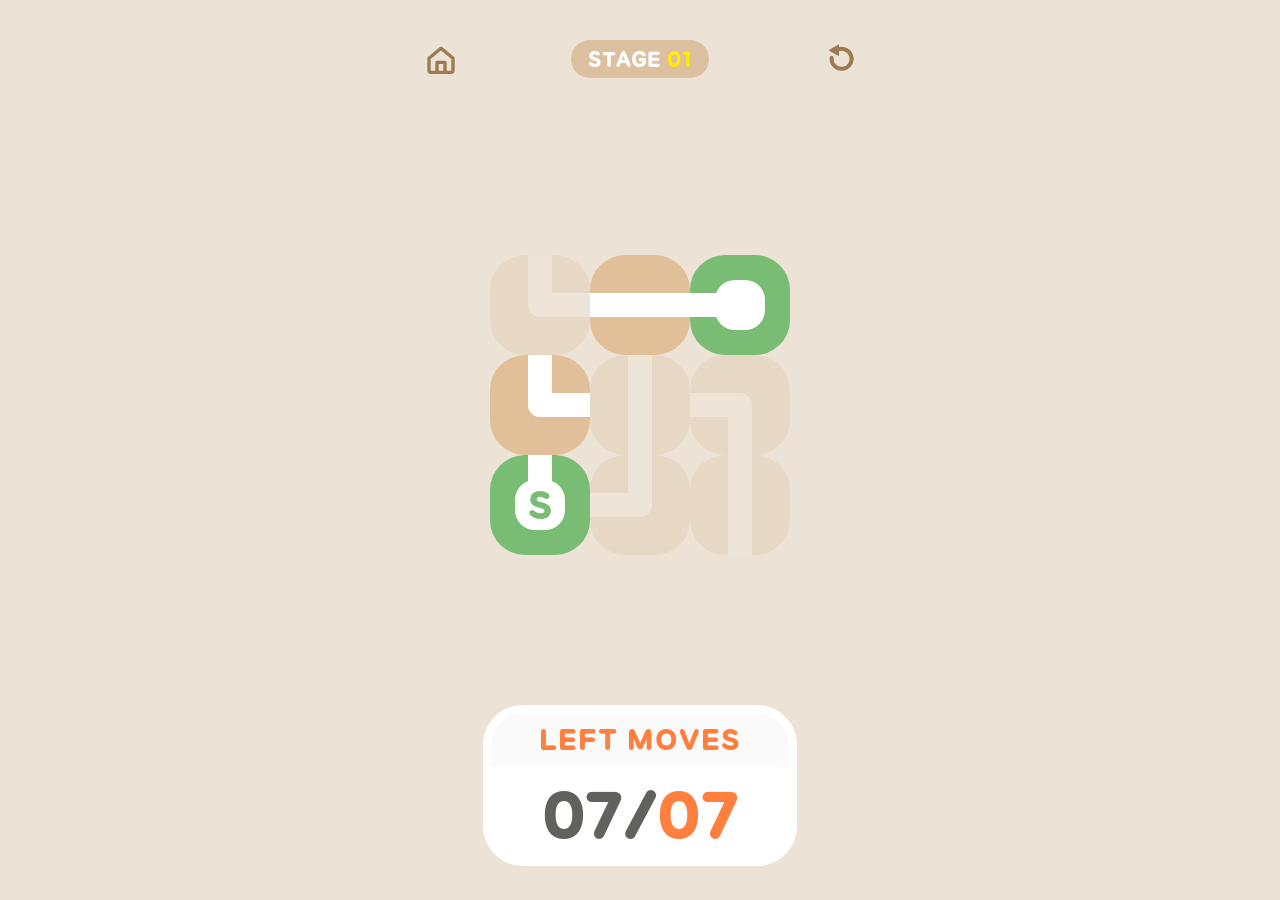
==== versions/v0.3/index.html @ 2007dff4 "Add files via upload" ====
<!doctype html>
<html lang="ko">
<head>
  <meta charset="UTF-8">
  <meta name="viewport" content="width=device-width, initial-scale=1.0, viewport-fit=cover">
  <title>라인 연결 퍼즐</title>
  <link rel="stylesheet" href="styles.css?v=v0-3-warm-cross">
</head>
<body>
  <main class="game-shell" id="gameScreen">
    <header class="header">
      <button class="home-button" id="homeButton" type="button" aria-label="홈으로 이동" title="HOME">
        <svg viewBox="0 0 48 48" aria-hidden="true"><path d="M6 23 24 8l18 15v18a3 3 0 0 1-3 3H9a3 3 0 0 1-3-3z"/><path d="M18 44V29h12v15"/></svg>
      </button>
      <div class="stage-badge" id="stageLabel"><span class="stage-text">STAGE <span class="stage-number">01</span></span></div>
      <button class="restart-button" id="restartButton" type="button" aria-label="현재 스테이지 다시 시작" title="RESTART">
        <svg viewBox="0 0 48 48" aria-hidden="true"><path d="M13 22a15 15 0 1 0 7-11"/><path class="restart-arrow" d="M8 11 24 2v18z"/></svg>
      </button>
    </header>
    <section class="game-content" aria-label="라인 연결 퍼즐">
      <div class="board-stack">
        <div class="board-frame" id="boardFrame">
          <div class="board" id="board" role="grid" aria-label="퍼즐 보드"></div>
          <div class="start-overlay" id="startOverlay" aria-live="assertive">START</div>
        </div>
      </div>
    </section>
    <footer class="move-status" aria-label="현재 Move">
      <article class="move-card" id="moveCard" data-grade="perfect">
        <h2 id="moveGradeLabel">PERFECT MOVES</h2>
        <p><span class="move-used" id="moveUsed">00</span><span class="move-slash">/</span><span class="move-target" id="moveTarget">00</span></p>
      </article>
    </footer>
    <div class="modal" id="modal" role="dialog" aria-modal="true" aria-labelledby="modalTitle">
      <div class="modal-card"><p class="modal-kicker" id="modalKicker">PERFECT</p><h1 id="modalTitle">PERFECT!</h1><p id="modalText"></p><button class="modal-button" id="modalButton" type="button">NEXT STAGE</button></div>
    </div>
  </main>
  <section class="home-screen" id="homeScreen" aria-label="Stage home">
    <header class="home-header"><button class="reset-progress-button" id="resetProgressButton" type="button">RESET</button><button class="admin-mode-button" id="adminModeButton" type="button">ADMIN</button><h1>STAGES</h1><p>YOUR PATH</p></header>
    <div class="stage-list" id="homeStageList"></div>
    <div class="reset-modal" id="resetModal" role="dialog" aria-modal="true" aria-labelledby="resetTitle"><div class="reset-card"><h2 id="resetTitle">RESET STAGES?</h2><p>모든 스테이지 정보가 초기화 됩니다.<br>초기화 하시겠습니까?</p><div><button id="resetNoButton" type="button">NO</button><button id="resetYesButton" type="button">YES</button></div></div></div>
  </section>
  <script src="game.js?v=v0-3-interior-forks"></script>
</body>
</html>
---- versions/v0.3/styles.css ----
@font-face{font-family:"LINE Bold";src:url("assets/LINEBold.otf") format("opentype");font-style:normal;font-weight:400 900;font-display:swap}:root{--bg:#ece2d6;--ink:#676563;--orange:#ff5b0a;--green:#79bd74;--blue:#7597bb;--red:#d76767;--mixed:#84796e;--moved:#e3cfb7;--idle:#e7d8c6;--idle-road:#eee4d7;--candidate:#e1c099;--candidate-flash:#fdbe72;--road:#fff;--move-used:#917049;--move-total:#bca07f;--good:#9e7c50}
*{box-sizing:border-box}html,body{width:100%;min-height:100%;margin:0}body{overflow:hidden;background:var(--bg);color:var(--ink);font-family:"LINE Bold","Malgun Gothic","Apple SD Gothic Neo",system-ui,sans-serif;letter-spacing:.02em}
.game-shell{position:relative;display:grid;grid-template-rows:auto minmax(0,1fr) auto;width:min(100vw,calc(100dvh * .5625));min-height:100dvh;margin:0 auto;padding:clamp(26px,4.2dvh,42px) clamp(20px,4vw,32px) clamp(26px,3.8dvh,40px)}
.header{position:relative;display:flex;justify-content:center;align-items:center;min-height:42px}.restart-button,.home-button{position:absolute;top:50%;display:grid;place-items:center;width:44px;height:44px;transform:translateY(-50%);border:0;border-radius:50%;padding:6px;background:transparent;color:#9d7b52;cursor:pointer;-webkit-tap-highlight-color:transparent}.restart-button{right:0}.home-button{left:0}.restart-button svg,.home-button svg{width:100%;height:100%;fill:currentColor}.restart-button svg>path:first-child{fill:none;stroke:currentColor;stroke-width:6;stroke-linecap:round}.home-button svg{fill:none;stroke:currentColor;stroke-width:5;stroke-linejoin:round;stroke-linecap:round}.restart-button:active,.home-button:active{transform:translateY(-50%) scale(.9)}.restart-button:disabled{opacity:.25;pointer-events:none}.stage-badge{padding:8px 17px 9px;border-radius:999px;background:#dcc09f;color:#fff;font-size:clamp(16px,2.6vh,21px);font-weight:900;line-height:1;letter-spacing:.02em}.stage-badge .stage-text{display:block;transform:translateY(3px)}.stage-badge .stage-number{color:#ffea00}
.game-content{display:flex;min-height:0;flex-direction:column;align-items:center;justify-content:center;padding:clamp(28px,5dvh,82px) 0 clamp(16px,2.2dvh,26px)}
.board-stack{display:flex;flex:none;flex-direction:column;align-items:center}.board-frame{position:relative;flex:none}.board{position:absolute;inset:0;display:grid;gap:0}.tile{--tile-road:var(--idle-road);position:relative;overflow:hidden;min-width:0;min-height:0;border:0;border-radius:var(--tile-radius,20px);padding:0;background:var(--idle);transition:background-color .30s ease,transform .24s cubic-bezier(.2,.85,.3,1.28);-webkit-tap-highlight-color:transparent;touch-action:manipulation}.tile.idle{background:var(--idle)}.tile.touched{--tile-road:var(--road);background:var(--moved)}.tile.color-green{--tile-road:var(--road);background:var(--green)}.tile.color-blue{--tile-road:var(--road);background:var(--blue)}.tile.color-red{--tile-road:var(--road);background:var(--red)}.tile.color-mixed{--tile-road:var(--road);background:var(--mixed)}.tile.dual-mixed{--tile-road:var(--road);background:linear-gradient(var(--dual-gradient-direction),var(--dual-lane-zero) 0 49.5%,var(--dual-lane-one) 50.5% 100%)}.tile.rotatable{cursor:pointer}.tile.rotatable:active{transform:scale(.96)}.tile:disabled{cursor:default}.tile.endpoint-locked{cursor:not-allowed}.tile.lane-locked{cursor:not-allowed}.tile.locked-jiggle{animation:locked-jiggle .34s cubic-bezier(.36,.07,.19,.97) both}.tile.clear-pop{animation:clear-pop .42s ease both;animation-delay:calc(var(--order)*20ms)}.tile.route-complete-pop{animation:route-complete-pop .30s cubic-bezier(.2,.85,.3,1.28) both}
@keyframes clear-pop{50%{transform:scale(.92)}100%{transform:scale(1)}}@keyframes route-complete-pop{45%{transform:scale(1.05)}100%{transform:scale(1)}}@keyframes locked-jiggle{0%,100%{transform:translateX(0) rotate(0)}18%{transform:translateX(-5px) rotate(-1deg)}38%{transform:translateX(4px) rotate(1deg)}58%{transform:translateX(-3px) rotate(-.7deg)}78%{transform:translateX(2px) rotate(.4deg)}}
.road-svg{position:absolute;inset:0;width:100%;height:100%;overflow:visible}.road-shape{transform-origin:50px 50px;transform-box:view-box;transition:transform .24s cubic-bezier(.2,.85,.3,1.28)}.road-path{fill:none;stroke:var(--tile-road);stroke-width:24;stroke-linejoin:round;stroke-linecap:butt}.filter-core{fill:var(--filter-color);stroke:#fff;stroke-width:4}.endpoint-path{stroke-linecap:butt}.endpoint-core{fill:var(--tile-road)}.start-symbol{position:absolute;z-index:3;left:50%;top:54%;transform:translate(-50%,-50%);color:var(--endpoint-color);font-family:"LINE Bold","Malgun Gothic",sans-serif;font-size:clamp(22px,6vw,38px);font-weight:950;line-height:1;pointer-events:none}
.endpoint-lock{position:absolute;z-index:3;left:50%;top:50%;width:23%;aspect-ratio:1;transform:translate(-50%,-50%);pointer-events:none;background:var(--lock-color);-webkit-mask:url("assets/lock.png") center/contain no-repeat;mask:url("assets/lock.png") center/contain no-repeat}
.start-overlay{position:absolute;z-index:5;inset:0;display:grid;place-content:center;justify-items:center;gap:3px;color:#fff;opacity:0;pointer-events:none;text-align:center;text-shadow:0 3px 0 #d74b0a}.start-overlay span{font-size:clamp(20px,5.5vw,34px);font-weight:950;letter-spacing:.03em}.start-overlay strong{color:var(--orange);font-size:clamp(64px,17vw,108px);font-weight:950;line-height:.88;letter-spacing:-4px}.start-overlay.show{animation:start-burst 1s cubic-bezier(.16,.75,.22,1) both}@keyframes start-burst{0%{opacity:0;transform:scale(.55)}16%{opacity:1;transform:scale(1.16)}58%{opacity:1;transform:scale(1)}100%{opacity:0;transform:scale(1.34)}}
.move-status{display:flex;justify-content:center}.move-card{width:min(314px,84vw);overflow:hidden;border:8px solid #fff;border-radius:40px;background:#fff;text-align:center}.move-card h2{margin:0;padding:15px 8px 10px;background:#fafafa;font-size:clamp(22px,4.3vw,29px);font-weight:950;line-height:1;letter-spacing:.04em}.move-card p{margin:14px 5px 13px;color:#63615d;font-size:clamp(52px,10vw,64px);font-weight:950;line-height:1;letter-spacing:-.5px;transform:translateY(8px)}.move-card .move-target{color:#ff7f3e}.move-card[data-grade="left"] h2{color:#ff7f3e}
.modal{position:absolute;z-index:10;inset:0;display:none;place-items:center;padding:26px;background:#67656391}.modal.show{display:grid}.modal-card{width:min(100%,340px);padding:31px 25px 27px;border-radius:30px;background:var(--road);text-align:center;box-shadow:0 9px 0 #d8cbbb}.modal-kicker{margin:0 0 5px;color:var(--orange);font-size:13px;font-weight:900;letter-spacing:1.8px}.modal-card h1{margin:0;color:var(--ink);font-size:clamp(30px,7vw,39px);letter-spacing:.02em}.modal-card p:not(.modal-kicker){margin:11px 0 24px;font-size:15px;font-weight:700}.modal-button{border:0;border-radius:999px;padding:13px 23px;background:var(--orange);color:#fff;font:inherit;font-size:16px;font-weight:900;cursor:pointer;box-shadow:0 5px 0 #cf4607}.modal-button:active{transform:translateY(3px);box-shadow:0 2px 0 #cf4607}
@media(max-height:700px){.game-shell{padding-top:18px;padding-bottom:18px}.game-content{padding-top:20px;padding-bottom:12px}.board-stack{gap:0}.move-card{border-width:6px;border-radius:30px}.move-card h2{padding:10px 6px 8px;font-size:clamp(19px,3.7vw,24px)}.move-card p{margin:9px 4px 8px;font-size:clamp(42px,8vw,54px)}}

.home-screen{position:fixed;inset:0;z-index:30;display:none;width:min(100vw,calc(100dvh * .5625));height:100dvh;margin:0 auto;overflow-y:auto;overscroll-behavior:contain;padding:clamp(38px,7dvh,72px) clamp(28px,10vw,76px) 54px;background:var(--bg);scrollbar-width:none}.home-screen::-webkit-scrollbar{display:none}.home-screen.show{display:block}.game-shell.hidden{display:none}.home-header{text-align:center;margin-bottom:34px}.home-header h1{margin:0;color:#9d7b52;font-size:clamp(32px,8vw,46px);line-height:1;letter-spacing:.06em}.home-header p{margin:8px 0 0;color:#c9ad89;font-size:13px;font-weight:900;letter-spacing:.17em}.stage-list{position:relative;display:flex;flex-direction:column-reverse;gap:22px;padding:8px 0 20px}.stage-list::before{content:"";position:absolute;z-index:0;top:26px;bottom:26px;left:50%;width:12px;transform:translateX(-50%);background:#e7d8c6}.home-stage{position:relative;z-index:1;display:grid;place-items:center;min-height:106px;border:0;border-radius:30px;padding:14px 18px;font:inherit;font-weight:950;letter-spacing:.04em}.home-stage span{font-size:clamp(21px,5.4vw,29px);line-height:1}.home-stage strong{margin-top:6px;font-size:clamp(25px,6.5vw,37px);line-height:1}.home-stage.clear{background:#c78f4c;color:#84551c}.home-stage.clear strong{color:#fff}.home-stage.perfect{background:#ffaf00;color:#8a602e}.home-stage.perfect strong{color:#fff}.home-stage.current{background:#79bd74;color:#fff;cursor:pointer}.home-stage.locked{background:#e3cfb7;color:#fbf2e7;cursor:default}.home-stage:not(:disabled):active{transform:scale(.98)}.stage-link-complete{background:#cbab85!important}.home-stage.clear::after,.home-stage.perfect::after{content:"";position:absolute;z-index:-1;top:-22px;left:50%;width:12px;height:22px;transform:translateX(-50%);background:#cbab85}.reset-progress-button{position:absolute;left:0;top:2px;border:0;border-radius:999px;padding:9px 12px;background:#dcc09f;color:#84551c;font:inherit;font-size:12px;font-weight:950;letter-spacing:.05em;cursor:pointer}.reset-progress-button:active{transform:scale(.95)}.reset-modal{position:fixed;z-index:40;inset:0;display:none;place-items:center;padding:26px;background:#67656391}.reset-modal.show{display:grid}.reset-card{width:min(100%,330px);border:8px solid #fff;border-radius:30px;padding:28px 22px 22px;background:#fff;text-align:center}.reset-card h2{margin:0;color:#9d7b52;font-size:25px;line-height:1}.reset-card p{margin:16px 0 23px;color:#676563;font-size:14px;font-weight:800;line-height:1.6}.reset-card div{display:flex;gap:10px}.reset-card button{flex:1;border:0;border-radius:999px;padding:12px 8px;background:#e3cfb7;color:#84551c;font:inherit;font-size:15px;font-weight:950;cursor:pointer}.reset-card #resetYesButton{background:#c78f4c;color:#fff}.reset-card button:active{transform:scale(.96)}.admin-mode-button{position:absolute;right:0;top:2px;border:0;border-radius:999px;padding:9px 12px;background:#9d7b52;color:#fff;font:inherit;font-size:12px;font-weight:950;letter-spacing:.05em;cursor:pointer}.admin-mode-button:active{transform:scale(.95)}
/* v0.3: progressive route candidates */
.tile.cross{background:#84796e;--tile-road:#fff}
.tile.candidate{background:var(--candidate);--tile-road:#fff;animation:candidate-blink .5s cubic-bezier(.4,0,.2,1) .22s infinite alternate}
.tile.candidate.candidate-enter{animation:candidate-enter .22s cubic-bezier(.2,.85,.3,1.28) both,candidate-blink .5s cubic-bezier(.4,0,.2,1) .22s infinite alternate}
.tile.connection-enter{animation:connection-enter .30s ease calc(var(--sequence)*.10s) both}
.tile.connection-release{animation:connection-release .30s ease calc(var(--sequence)*.10s) both}
.tile.locked-jiggle{animation:locked-jiggle .32s cubic-bezier(.36,.07,.19,.97) both}
@keyframes candidate-enter{0%{transform:scale(1)}60%{transform:scale(1.05)}100%{transform:scale(1)}}
@keyframes candidate-blink{from{background-color:var(--candidate)}to{background-color:var(--candidate-flash)}}
@keyframes connection-enter{from{background:var(--from-bg)}to{background:var(--to-bg)}}
@keyframes connection-release{from{background:var(--from-bg)}to{background:var(--to-bg)}}
@keyframes locked-jiggle{0%,100%{transform:rotate(0)}34%{transform:rotate(7deg)}66%{transform:rotate(-3deg)}84%{transform:rotate(1deg)}}
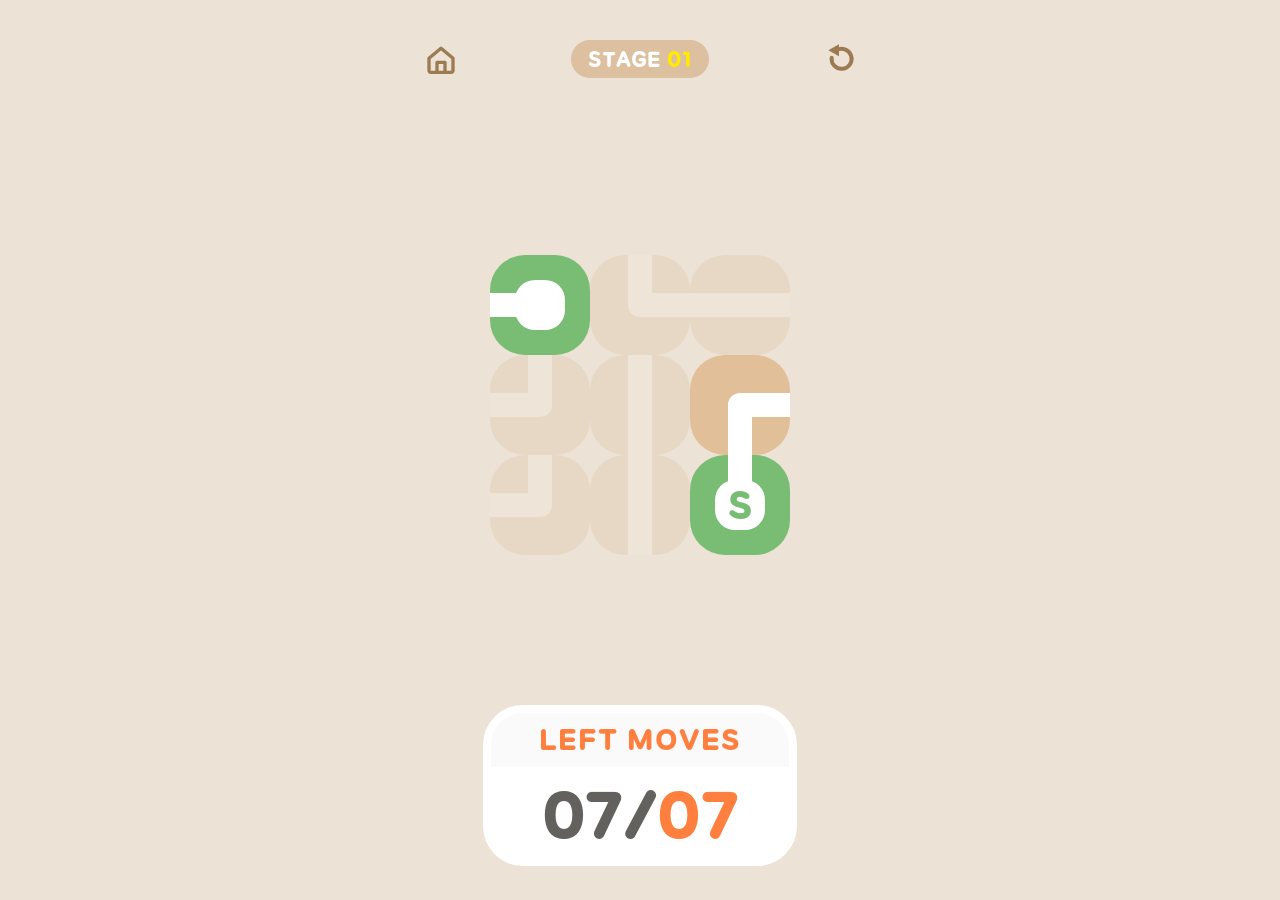
==== commit 16e19afb: "Add files via upload" ====
--- a/versions/v0.3/index.html
+++ b/versions/v0.3/index.html
@@ -4,7 +4,7 @@
   <meta charset="UTF-8">
   <meta name="viewport" content="width=device-width, initial-scale=1.0, viewport-fit=cover">
   <title>라인 연결 퍼즐</title>
-  <link rel="stylesheet" href="styles.css?v=v0-3-warm-cross">
+  <link rel="stylesheet" href="styles.css?v=v0-3-candidate-release">
 </head>
 <body>
   <main class="game-shell" id="gameScreen">
@@ -40,6 +40,6 @@
     <div class="stage-list" id="homeStageList"></div>
     <div class="reset-modal" id="resetModal" role="dialog" aria-modal="true" aria-labelledby="resetTitle"><div class="reset-card"><h2 id="resetTitle">RESET STAGES?</h2><p>모든 스테이지 정보가 초기화 됩니다.<br>초기화 하시겠습니까?</p><div><button id="resetNoButton" type="button">NO</button><button id="resetYesButton" type="button">YES</button></div></div></div>
   </section>
-  <script src="game.js?v=v0-3-interior-forks"></script>
+  <script src="game.js?v=v0-3-candidate-release"></script>
 </body>
 </html>
--- a/versions/v0.3/styles.css
+++ b/versions/v0.3/styles.css
@@ -24,4 +24,9 @@
 @keyframes candidate-blink{from{background-color:var(--candidate)}to{background-color:var(--candidate-flash)}}
 @keyframes connection-enter{from{background:var(--from-bg)}to{background:var(--to-bg)}}
 @keyframes connection-release{from{background:var(--from-bg)}to{background:var(--to-bg)}}
-@keyframes locked-jiggle{0%,100%{transform:rotate(0)}34%{transform:rotate(7deg)}66%{transform:rotate(-3deg)}84%{transform:rotate(1deg)}}+@keyframes locked-jiggle{0%,100%{transform:rotate(0)}34%{transform:rotate(7deg)}66%{transform:rotate(-3deg)}84%{transform:rotate(1deg)}}
+/* Candidate blocks dim out rather than snapping back when an endpoint rotation closes the route. */
+.tile.candidate-release{animation:candidate-release .30s cubic-bezier(.22,.7,.32,1) both}
+.tile.candidate-release .road-path{animation:candidate-road-release .30s ease both}
+@keyframes candidate-release{0%{background-color:var(--candidate-flash)}42%{background-color:var(--candidate)}100%{background-color:var(--candidate-release-to)}}
+@keyframes candidate-road-release{0%{stroke:#fff}100%{stroke:var(--idle-road)}}
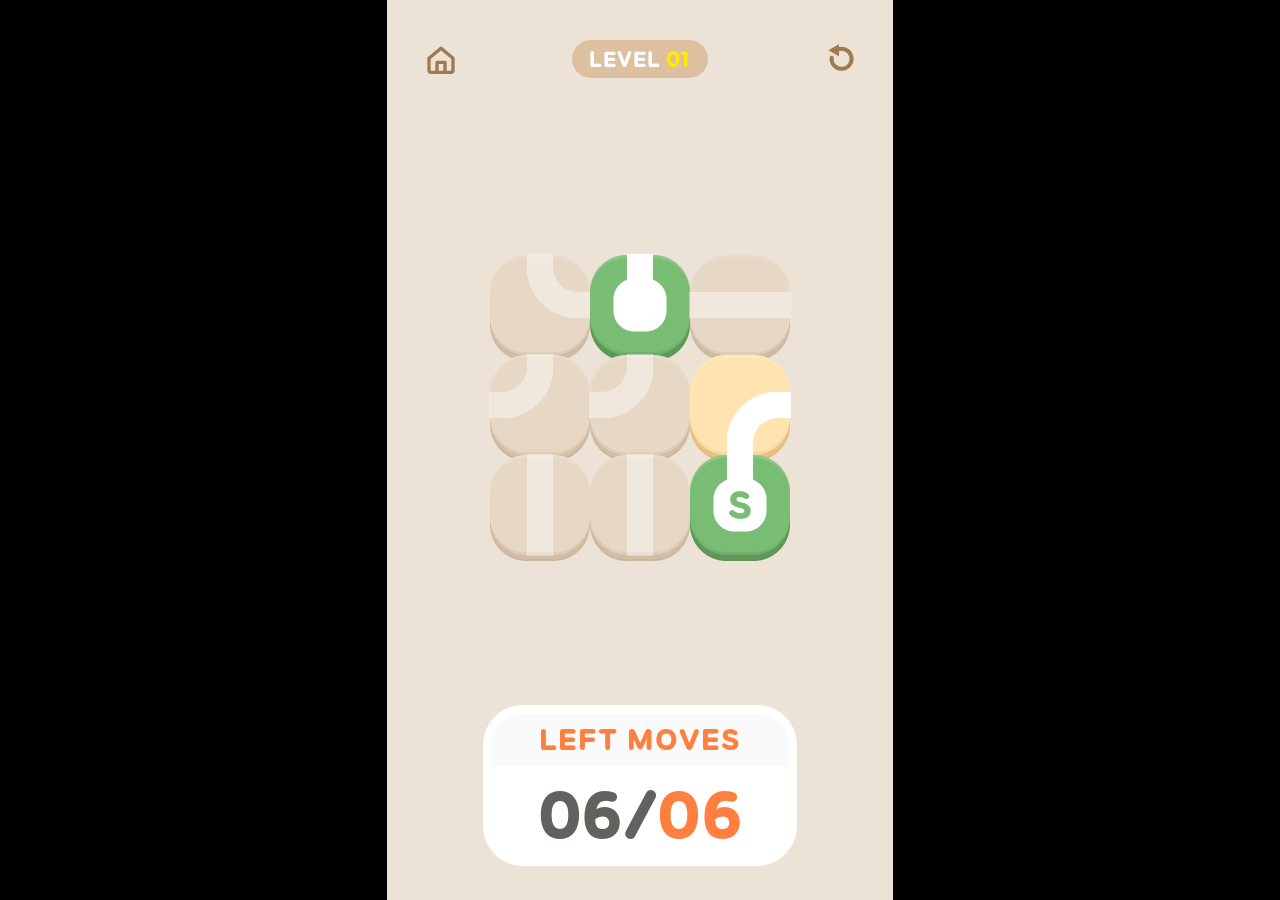
==== commit 0e683c51: "Add files via upload" ====
--- a/versions/v0.3/index.html
+++ b/versions/v0.3/index.html
@@ -4,7 +4,10 @@
   <meta charset="UTF-8">
   <meta name="viewport" content="width=device-width, initial-scale=1.0, viewport-fit=cover">
   <title>라인 연결 퍼즐</title>
-  <link rel="stylesheet" href="styles.css?v=v0-3-candidate-release">
+  <link rel="stylesheet" href="styles.css?v=v0-3-stage-grid">
+  <link rel="stylesheet" href="stage-select.css?v=v0-4-stage-number-shadow-1">
+  <link rel="stylesheet" href="stage-select-fix.css?v=v0-4-pipe-network-reset-2">
+  <link rel="stylesheet" href="episode.css?v=v0-4-level-anchor-font-1">
 </head>
 <body>
   <main class="game-shell" id="gameScreen">
@@ -32,14 +35,24 @@
       </article>
     </footer>
     <div class="modal" id="modal" role="dialog" aria-modal="true" aria-labelledby="modalTitle">
-      <div class="modal-card"><p class="modal-kicker" id="modalKicker">PERFECT</p><h1 id="modalTitle">PERFECT!</h1><p id="modalText"></p><button class="modal-button" id="modalButton" type="button">NEXT STAGE</button></div>
+      <div class="modal-card"><p class="modal-kicker" id="modalKicker">PERFECT</p><h1 id="modalTitle">PERFECT!</h1><div class="modal-stars" id="modalStars" aria-label="획득 별"></div><p id="modalText"></p><button class="modal-button" id="modalButton" type="button">NEXT STAGE</button></div>
     </div>
   </main>
   <section class="home-screen" id="homeScreen" aria-label="Stage home">
-    <header class="home-header"><button class="reset-progress-button" id="resetProgressButton" type="button">RESET</button><button class="admin-mode-button" id="adminModeButton" type="button">ADMIN</button><h1>STAGES</h1><p>YOUR PATH</p></header>
+    <header class="home-header"><button class="episode-nav episode-prev" id="episodePrevButton" type="button" aria-label="Previous stage"><img src="assets/stage_btn_next_arrow.png" alt=""></button><h1 id="episodeTitle"><span class="stage-title-word">STAGE</span><strong class="stage-title-number">01</strong></h1><button class="episode-nav episode-next" id="episodeNextButton" type="button" aria-label="Next stage"><img src="assets/stage_btn_next_arrow.png" alt=""></button></header>
+    <p class="episode-subtitle" id="episodeSubtitle">LEVEL 01–20</p>
     <div class="stage-list" id="homeStageList"></div>
+    <nav class="home-tools" aria-label="Stage tools"><button class="reset-progress-button" id="resetProgressButton" type="button">RESET</button><button class="admin-mode-button" id="adminModeButton" type="button">ADMIN</button><button class="design-test-button" id="designTestButton" type="button">BLOCK DESIGN</button><button class="stage-test-button" id="stageTestButton" type="button">STAGE TEST</button></nav>
     <div class="reset-modal" id="resetModal" role="dialog" aria-modal="true" aria-labelledby="resetTitle"><div class="reset-card"><h2 id="resetTitle">RESET STAGES?</h2><p>모든 스테이지 정보가 초기화 됩니다.<br>초기화 하시겠습니까?</p><div><button id="resetNoButton" type="button">NO</button><button id="resetYesButton" type="button">YES</button></div></div></div>
   </section>
-  <script src="game.js?v=v0-3-candidate-release"></script>
+  <section class="design-screen" id="designScreen" aria-label="Block design preview">
+    <header class="design-header"><button class="design-back-button" id="designBackButton" type="button" aria-label="Back to stages">BACK</button><h1>BLOCK DESIGN</h1></header>
+    <main class="design-content" id="designContent"></main>
+  </section>
+  <section class="stage-test-screen" id="stageTestScreen" aria-label="Board size stage tests">
+    <header class="stage-test-header"><button class="stage-test-back-button" id="stageTestBackButton" type="button">BACK</button><h1>STAGE TEST</h1><p>SELECT BOARD SIZE</p></header>
+    <main class="stage-test-content" id="stageTestContent"></main>
+  </section>
+  <script src="game.js?v=v0-5-start-resource-map-1"></script>
 </body>
-</html>+</html>
--- a/versions/v0.3/styles.css
+++ b/versions/v0.3/styles.css
@@ -1,18 +1,18 @@
 @font-face{font-family:"LINE Bold";src:url("assets/LINEBold.otf") format("opentype");font-style:normal;font-weight:400 900;font-display:swap}:root{--bg:#ece2d6;--ink:#676563;--orange:#ff5b0a;--green:#79bd74;--blue:#7597bb;--red:#d76767;--mixed:#84796e;--moved:#e3cfb7;--idle:#e7d8c6;--idle-road:#eee4d7;--candidate:#e1c099;--candidate-flash:#fdbe72;--road:#fff;--move-used:#917049;--move-total:#bca07f;--good:#9e7c50}
-*{box-sizing:border-box}html,body{width:100%;min-height:100%;margin:0}body{overflow:hidden;background:var(--bg);color:var(--ink);font-family:"LINE Bold","Malgun Gothic","Apple SD Gothic Neo",system-ui,sans-serif;letter-spacing:.02em}
-.game-shell{position:relative;display:grid;grid-template-rows:auto minmax(0,1fr) auto;width:min(100vw,calc(100dvh * .5625));min-height:100dvh;margin:0 auto;padding:clamp(26px,4.2dvh,42px) clamp(20px,4vw,32px) clamp(26px,3.8dvh,40px)}
+*{box-sizing:border-box}html,body{width:100%;height:100%;min-height:100%;margin:0;overflow:hidden;background:#000}body{display:grid;place-items:center;color:var(--ink);font-family:"LINE Bold","Malgun Gothic","Apple SD Gothic Neo",system-ui,sans-serif;letter-spacing:.02em}
+.game-shell{position:relative;display:grid;grid-template-rows:auto minmax(0,1fr) auto;width:min(100dvw,56.25dvh);height:min(100dvh,177.7778dvw);aspect-ratio:9/16;min-height:0;margin:0;padding:clamp(26px,4.2dvh,42px) clamp(20px,4vw,32px) clamp(26px,3.8dvh,40px);background:var(--bg);overflow:hidden}
 .header{position:relative;display:flex;justify-content:center;align-items:center;min-height:42px}.restart-button,.home-button{position:absolute;top:50%;display:grid;place-items:center;width:44px;height:44px;transform:translateY(-50%);border:0;border-radius:50%;padding:6px;background:transparent;color:#9d7b52;cursor:pointer;-webkit-tap-highlight-color:transparent}.restart-button{right:0}.home-button{left:0}.restart-button svg,.home-button svg{width:100%;height:100%;fill:currentColor}.restart-button svg>path:first-child{fill:none;stroke:currentColor;stroke-width:6;stroke-linecap:round}.home-button svg{fill:none;stroke:currentColor;stroke-width:5;stroke-linejoin:round;stroke-linecap:round}.restart-button:active,.home-button:active{transform:translateY(-50%) scale(.9)}.restart-button:disabled{opacity:.25;pointer-events:none}.stage-badge{padding:8px 17px 9px;border-radius:999px;background:#dcc09f;color:#fff;font-size:clamp(16px,2.6vh,21px);font-weight:900;line-height:1;letter-spacing:.02em}.stage-badge .stage-text{display:block;transform:translateY(3px)}.stage-badge .stage-number{color:#ffea00}
-.game-content{display:flex;min-height:0;flex-direction:column;align-items:center;justify-content:center;padding:clamp(28px,5dvh,82px) 0 clamp(16px,2.2dvh,26px)}
-.board-stack{display:flex;flex:none;flex-direction:column;align-items:center}.board-frame{position:relative;flex:none}.board{position:absolute;inset:0;display:grid;gap:0}.tile{--tile-road:var(--idle-road);position:relative;overflow:hidden;min-width:0;min-height:0;border:0;border-radius:var(--tile-radius,20px);padding:0;background:var(--idle);transition:background-color .30s ease,transform .24s cubic-bezier(.2,.85,.3,1.28);-webkit-tap-highlight-color:transparent;touch-action:manipulation}.tile.idle{background:var(--idle)}.tile.touched{--tile-road:var(--road);background:var(--moved)}.tile.color-green{--tile-road:var(--road);background:var(--green)}.tile.color-blue{--tile-road:var(--road);background:var(--blue)}.tile.color-red{--tile-road:var(--road);background:var(--red)}.tile.color-mixed{--tile-road:var(--road);background:var(--mixed)}.tile.dual-mixed{--tile-road:var(--road);background:linear-gradient(var(--dual-gradient-direction),var(--dual-lane-zero) 0 49.5%,var(--dual-lane-one) 50.5% 100%)}.tile.rotatable{cursor:pointer}.tile.rotatable:active{transform:scale(.96)}.tile:disabled{cursor:default}.tile.endpoint-locked{cursor:not-allowed}.tile.lane-locked{cursor:not-allowed}.tile.locked-jiggle{animation:locked-jiggle .34s cubic-bezier(.36,.07,.19,.97) both}.tile.clear-pop{animation:clear-pop .42s ease both;animation-delay:calc(var(--order)*20ms)}.tile.route-complete-pop{animation:route-complete-pop .30s cubic-bezier(.2,.85,.3,1.28) both}
+.game-content{display:flex;width:100%;min-height:0;flex-direction:column;align-items:center;justify-content:center;padding:clamp(28px,5dvh,82px) 0 clamp(16px,2.2dvh,26px)}
+.board-stack{display:flex;width:100%;flex:none;flex-direction:column;align-items:center}.board-frame{position:relative;flex:none}.board{position:absolute;inset:0;display:grid;gap:0}.tile{--tile-road:var(--idle-road);position:relative;overflow:hidden;min-width:0;min-height:0;border:0;border-radius:var(--tile-radius,20px);padding:0;background:var(--idle);transition:background-color .30s ease,transform .24s cubic-bezier(.2,.85,.3,1.28);-webkit-tap-highlight-color:transparent;touch-action:manipulation}.tile.idle{background:var(--idle)}.tile.touched{--tile-road:var(--road);background:var(--moved)}.tile.color-green{--tile-road:var(--road);background:var(--green)}.tile.color-blue{--tile-road:var(--road);background:var(--blue)}.tile.color-red{--tile-road:var(--road);background:var(--red)}.tile.color-mixed{--tile-road:var(--road);background:var(--mixed)}.tile.dual-mixed{--tile-road:var(--road);background:linear-gradient(var(--dual-gradient-direction),var(--dual-lane-zero) 0 49.5%,var(--dual-lane-one) 50.5% 100%)}.tile.rotatable{cursor:pointer}.tile.rotatable:active{transform:scale(.96)}.tile:disabled{cursor:default}.tile.endpoint-locked{cursor:not-allowed}.tile.lane-locked{cursor:not-allowed}.tile.locked-jiggle{animation:locked-jiggle .34s cubic-bezier(.36,.07,.19,.97) both}.tile.clear-pop{animation:clear-pop .42s ease both;animation-delay:calc(var(--order)*20ms)}.tile.route-complete-pop{animation:route-complete-pop .30s cubic-bezier(.2,.85,.3,1.28) both}
 @keyframes clear-pop{50%{transform:scale(.92)}100%{transform:scale(1)}}@keyframes route-complete-pop{45%{transform:scale(1.05)}100%{transform:scale(1)}}@keyframes locked-jiggle{0%,100%{transform:translateX(0) rotate(0)}18%{transform:translateX(-5px) rotate(-1deg)}38%{transform:translateX(4px) rotate(1deg)}58%{transform:translateX(-3px) rotate(-.7deg)}78%{transform:translateX(2px) rotate(.4deg)}}
-.road-svg{position:absolute;inset:0;width:100%;height:100%;overflow:visible}.road-shape{transform-origin:50px 50px;transform-box:view-box;transition:transform .24s cubic-bezier(.2,.85,.3,1.28)}.road-path{fill:none;stroke:var(--tile-road);stroke-width:24;stroke-linejoin:round;stroke-linecap:butt}.filter-core{fill:var(--filter-color);stroke:#fff;stroke-width:4}.endpoint-path{stroke-linecap:butt}.endpoint-core{fill:var(--tile-road)}.start-symbol{position:absolute;z-index:3;left:50%;top:54%;transform:translate(-50%,-50%);color:var(--endpoint-color);font-family:"LINE Bold","Malgun Gothic",sans-serif;font-size:clamp(22px,6vw,38px);font-weight:950;line-height:1;pointer-events:none}
+.road-svg{position:absolute;inset:0;width:100%;height:100%;overflow:visible}.road-shape{transform-origin:50px 50px;transform-box:view-box;transition:none}.road-path{fill:none;stroke:var(--tile-road);stroke-width:24;stroke-linejoin:round;stroke-linecap:butt}.filter-core{fill:var(--filter-color);stroke:#fff;stroke-width:4}.endpoint-path{stroke-linecap:butt}.endpoint-core{fill:var(--tile-road)}.start-symbol{position:absolute;z-index:3;left:50%;top:54%;transform:translate(-50%,-50%);color:var(--endpoint-color);font-family:"LINE Bold","Malgun Gothic",sans-serif;font-size:clamp(22px,6vw,38px);font-weight:950;line-height:1;pointer-events:none}
 .endpoint-lock{position:absolute;z-index:3;left:50%;top:50%;width:23%;aspect-ratio:1;transform:translate(-50%,-50%);pointer-events:none;background:var(--lock-color);-webkit-mask:url("assets/lock.png") center/contain no-repeat;mask:url("assets/lock.png") center/contain no-repeat}
 .start-overlay{position:absolute;z-index:5;inset:0;display:grid;place-content:center;justify-items:center;gap:3px;color:#fff;opacity:0;pointer-events:none;text-align:center;text-shadow:0 3px 0 #d74b0a}.start-overlay span{font-size:clamp(20px,5.5vw,34px);font-weight:950;letter-spacing:.03em}.start-overlay strong{color:var(--orange);font-size:clamp(64px,17vw,108px);font-weight:950;line-height:.88;letter-spacing:-4px}.start-overlay.show{animation:start-burst 1s cubic-bezier(.16,.75,.22,1) both}@keyframes start-burst{0%{opacity:0;transform:scale(.55)}16%{opacity:1;transform:scale(1.16)}58%{opacity:1;transform:scale(1)}100%{opacity:0;transform:scale(1.34)}}
-.move-status{display:flex;justify-content:center}.move-card{width:min(314px,84vw);overflow:hidden;border:8px solid #fff;border-radius:40px;background:#fff;text-align:center}.move-card h2{margin:0;padding:15px 8px 10px;background:#fafafa;font-size:clamp(22px,4.3vw,29px);font-weight:950;line-height:1;letter-spacing:.04em}.move-card p{margin:14px 5px 13px;color:#63615d;font-size:clamp(52px,10vw,64px);font-weight:950;line-height:1;letter-spacing:-.5px;transform:translateY(8px)}.move-card .move-target{color:#ff7f3e}.move-card[data-grade="left"] h2{color:#ff7f3e}
+.move-status{display:flex;width:100%;justify-content:center}.move-card{width:min(314px,100%);overflow:hidden;border:8px solid #fff;border-radius:40px;background:#fff;text-align:center}.move-card h2{margin:0;padding:15px 8px 10px;background:#fafafa;font-size:clamp(22px,4.3vw,29px);font-weight:950;line-height:1;letter-spacing:.04em}.move-card p{margin:14px 5px 13px;color:#63615d;font-size:clamp(52px,10vw,64px);font-weight:950;line-height:1;letter-spacing:-.5px;transform:translateY(8px)}.move-card .move-target{color:#ff7f3e}.move-card[data-grade="left"] h2{color:#ff7f3e}
 .modal{position:absolute;z-index:10;inset:0;display:none;place-items:center;padding:26px;background:#67656391}.modal.show{display:grid}.modal-card{width:min(100%,340px);padding:31px 25px 27px;border-radius:30px;background:var(--road);text-align:center;box-shadow:0 9px 0 #d8cbbb}.modal-kicker{margin:0 0 5px;color:var(--orange);font-size:13px;font-weight:900;letter-spacing:1.8px}.modal-card h1{margin:0;color:var(--ink);font-size:clamp(30px,7vw,39px);letter-spacing:.02em}.modal-card p:not(.modal-kicker){margin:11px 0 24px;font-size:15px;font-weight:700}.modal-button{border:0;border-radius:999px;padding:13px 23px;background:var(--orange);color:#fff;font:inherit;font-size:16px;font-weight:900;cursor:pointer;box-shadow:0 5px 0 #cf4607}.modal-button:active{transform:translateY(3px);box-shadow:0 2px 0 #cf4607}
 @media(max-height:700px){.game-shell{padding-top:18px;padding-bottom:18px}.game-content{padding-top:20px;padding-bottom:12px}.board-stack{gap:0}.move-card{border-width:6px;border-radius:30px}.move-card h2{padding:10px 6px 8px;font-size:clamp(19px,3.7vw,24px)}.move-card p{margin:9px 4px 8px;font-size:clamp(42px,8vw,54px)}}
 
-.home-screen{position:fixed;inset:0;z-index:30;display:none;width:min(100vw,calc(100dvh * .5625));height:100dvh;margin:0 auto;overflow-y:auto;overscroll-behavior:contain;padding:clamp(38px,7dvh,72px) clamp(28px,10vw,76px) 54px;background:var(--bg);scrollbar-width:none}.home-screen::-webkit-scrollbar{display:none}.home-screen.show{display:block}.game-shell.hidden{display:none}.home-header{text-align:center;margin-bottom:34px}.home-header h1{margin:0;color:#9d7b52;font-size:clamp(32px,8vw,46px);line-height:1;letter-spacing:.06em}.home-header p{margin:8px 0 0;color:#c9ad89;font-size:13px;font-weight:900;letter-spacing:.17em}.stage-list{position:relative;display:flex;flex-direction:column-reverse;gap:22px;padding:8px 0 20px}.stage-list::before{content:"";position:absolute;z-index:0;top:26px;bottom:26px;left:50%;width:12px;transform:translateX(-50%);background:#e7d8c6}.home-stage{position:relative;z-index:1;display:grid;place-items:center;min-height:106px;border:0;border-radius:30px;padding:14px 18px;font:inherit;font-weight:950;letter-spacing:.04em}.home-stage span{font-size:clamp(21px,5.4vw,29px);line-height:1}.home-stage strong{margin-top:6px;font-size:clamp(25px,6.5vw,37px);line-height:1}.home-stage.clear{background:#c78f4c;color:#84551c}.home-stage.clear strong{color:#fff}.home-stage.perfect{background:#ffaf00;color:#8a602e}.home-stage.perfect strong{color:#fff}.home-stage.current{background:#79bd74;color:#fff;cursor:pointer}.home-stage.locked{background:#e3cfb7;color:#fbf2e7;cursor:default}.home-stage:not(:disabled):active{transform:scale(.98)}.stage-link-complete{background:#cbab85!important}.home-stage.clear::after,.home-stage.perfect::after{content:"";position:absolute;z-index:-1;top:-22px;left:50%;width:12px;height:22px;transform:translateX(-50%);background:#cbab85}.reset-progress-button{position:absolute;left:0;top:2px;border:0;border-radius:999px;padding:9px 12px;background:#dcc09f;color:#84551c;font:inherit;font-size:12px;font-weight:950;letter-spacing:.05em;cursor:pointer}.reset-progress-button:active{transform:scale(.95)}.reset-modal{position:fixed;z-index:40;inset:0;display:none;place-items:center;padding:26px;background:#67656391}.reset-modal.show{display:grid}.reset-card{width:min(100%,330px);border:8px solid #fff;border-radius:30px;padding:28px 22px 22px;background:#fff;text-align:center}.reset-card h2{margin:0;color:#9d7b52;font-size:25px;line-height:1}.reset-card p{margin:16px 0 23px;color:#676563;font-size:14px;font-weight:800;line-height:1.6}.reset-card div{display:flex;gap:10px}.reset-card button{flex:1;border:0;border-radius:999px;padding:12px 8px;background:#e3cfb7;color:#84551c;font:inherit;font-size:15px;font-weight:950;cursor:pointer}.reset-card #resetYesButton{background:#c78f4c;color:#fff}.reset-card button:active{transform:scale(.96)}.admin-mode-button{position:absolute;right:0;top:2px;border:0;border-radius:999px;padding:9px 12px;background:#9d7b52;color:#fff;font:inherit;font-size:12px;font-weight:950;letter-spacing:.05em;cursor:pointer}.admin-mode-button:active{transform:scale(.95)}
+.home-screen{position:fixed;top:50%;bottom:auto;left:50%;right:auto;z-index:30;display:none;width:min(100dvw,56.25dvh);height:min(100dvh,177.7778dvw);aspect-ratio:9/16;margin:0;transform:translate(-50%,-50%);overflow-y:auto;overscroll-behavior:contain;padding:clamp(38px,7dvh,72px) clamp(28px,10vw,76px) 54px;background:var(--bg);scrollbar-width:none}.home-screen::-webkit-scrollbar{display:none}.home-screen.show{display:block}.game-shell.hidden{display:none}.home-header{text-align:center;margin-bottom:34px}.home-header h1{margin:0;color:#9d7b52;font-size:clamp(32px,8vw,46px);line-height:1;letter-spacing:.06em}.home-header p{margin:8px 0 0;color:#c9ad89;font-size:13px;font-weight:900;letter-spacing:.17em}.stage-list{position:relative;display:flex;flex-direction:column-reverse;gap:22px;padding:8px 0 20px}.stage-list::before{content:"";position:absolute;z-index:0;top:26px;bottom:26px;left:50%;width:12px;transform:translateX(-50%);background:#e7d8c6}.home-stage{position:relative;z-index:1;display:grid;place-items:center;min-height:106px;border:0;border-radius:30px;padding:14px 18px;font:inherit;font-weight:950;letter-spacing:.04em}.home-stage span{font-size:clamp(21px,5.4vw,29px);line-height:1}.home-stage strong{margin-top:6px;font-size:clamp(25px,6.5vw,37px);line-height:1}.home-stage.clear{background:#c78f4c;color:#84551c}.home-stage.clear strong{color:#fff}.home-stage.perfect{background:#ffaf00;color:#8a602e}.home-stage.perfect strong{color:#fff}.home-stage.current{background:#79bd74;color:#fff;cursor:pointer}.home-stage.locked{background:#e3cfb7;color:#fbf2e7;cursor:default}.home-stage:not(:disabled):active{transform:scale(.98)}.stage-link-complete{background:#cbab85!important}.home-stage.clear::after,.home-stage.perfect::after{content:"";position:absolute;z-index:-1;top:-22px;left:50%;width:12px;height:22px;transform:translateX(-50%);background:#cbab85}.reset-progress-button{position:absolute;left:0;top:2px;border:0;border-radius:999px;padding:9px 12px;background:#dcc09f;color:#84551c;font:inherit;font-size:12px;font-weight:950;letter-spacing:.05em;cursor:pointer}.reset-progress-button:active{transform:scale(.95)}.reset-modal{position:absolute;z-index:40;inset:0;display:none;place-items:center;padding:26px;background:#67656391}.reset-modal.show{display:grid}.reset-card{width:min(100%,330px);border:8px solid #fff;border-radius:30px;padding:28px 22px 22px;background:#fff;text-align:center}.reset-card h2{margin:0;color:#9d7b52;font-size:25px;line-height:1}.reset-card p{margin:16px 0 23px;color:#676563;font-size:14px;font-weight:800;line-height:1.6}.reset-card div{display:flex;gap:10px}.reset-card button{flex:1;border:0;border-radius:999px;padding:12px 8px;background:#e3cfb7;color:#84551c;font:inherit;font-size:15px;font-weight:950;cursor:pointer}.reset-card #resetYesButton{background:#c78f4c;color:#fff}.reset-card button:active{transform:scale(.96)}.admin-mode-button{position:absolute;right:0;top:2px;border:0;border-radius:999px;padding:9px 12px;background:#9d7b52;color:#fff;font:inherit;font-size:12px;font-weight:950;letter-spacing:.05em;cursor:pointer}.admin-mode-button:active{transform:scale(.95)}
 /* v0.3: progressive route candidates */
 .tile.cross{background:#84796e;--tile-road:#fff}
 .tile.candidate{background:var(--candidate);--tile-road:#fff;animation:candidate-blink .5s cubic-bezier(.4,0,.2,1) .22s infinite alternate}
@@ -29,4 +29,29 @@
 .tile.candidate-release{animation:candidate-release .30s cubic-bezier(.22,.7,.32,1) both}
 .tile.candidate-release .road-path{animation:candidate-road-release .30s ease both}
 @keyframes candidate-release{0%{background-color:var(--candidate-flash)}42%{background-color:var(--candidate)}100%{background-color:var(--candidate-release-to)}}
-@keyframes candidate-road-release{0%{stroke:#fff}100%{stroke:var(--idle-road)}}+@keyframes candidate-road-release{0%{stroke:#fff}100%{stroke:var(--idle-road)}}
+.tile.turn-click{animation:turn-click .39s cubic-bezier(.18,.88,.28,1.24) both}
+@keyframes turn-click{0%{transform:scale(1)}34%{transform:scale(.93)}72%{transform:scale(1.025)}100%{transform:scale(1)}}
+.design-test-button{position:fixed;z-index:35;left:18px;bottom:18px;border:0;border-radius:999px;padding:12px 14px 10px;background:#9d7b52;color:#fff;font:inherit;font-size:12px;font-weight:950;letter-spacing:.05em;box-shadow:0 4px 0 #795d3d;cursor:pointer}.design-test-button:active{transform:translateY(3px);box-shadow:0 1px 0 #795d3d}
+.design-screen{position:fixed;top:50%;left:50%;z-index:50;display:none;width:min(100dvw,56.25dvh);height:min(100dvh,177.7778dvw);aspect-ratio:9/16;transform:translate(-50%,-50%);overflow:hidden;background:var(--bg)}.design-screen.show{display:flex;flex-direction:column}.design-header{position:relative;display:flex;justify-content:center;align-items:center;min-height:84px;padding:22px 20px 12px}.design-header h1{margin:0;color:#9d7b52;font-size:clamp(24px,6vw,34px);line-height:1;letter-spacing:.05em}.design-back-button{position:absolute;left:20px;top:50%;width:44px;height:44px;transform:translateY(-44%);border:0;border-radius:50%;background:#dcc09f;color:#fff;font:inherit;font-size:42px;font-weight:900;line-height:.75;cursor:pointer}.design-back-button:active{transform:translateY(-44%) scale(.92)}.design-content{display:flex;flex:1;flex-direction:column;align-items:center;justify-content:center;gap:22px;padding:28px 24px 48px}.design-caption{margin:0;color:#b19470;font-size:13px;font-weight:950;letter-spacing:.12em}.design-card{display:grid;justify-items:center;gap:22px;min-width:min(100%,280px);margin:0;padding:30px 36px 26px;border-radius:30px;background:#f7eee3;box-shadow:0 8px 0 #decdb8}.design-card>p{margin:0;color:#a48662;font-size:11px;font-weight:950;letter-spacing:.08em}.design-sample{position:relative;width:200px;height:212px;flex:none}.design-sample-block,.design-sample-line{position:absolute;left:0;width:200px;max-width:none;pointer-events:none;user-select:none}.design-sample-block{top:0;height:212px}.design-sample-line{top:0;height:200px}
+
+/* Block design gallery: all overlay coordinates use parent bottom-left (0,0) and child center anchors. */
+.design-screen{overflow-y:auto;scrollbar-width:none}.design-screen::-webkit-scrollbar{display:none}.design-header{position:sticky;top:0;z-index:2;min-height:76px;background:var(--bg)}.design-back-button{width:auto;min-width:52px;height:34px;padding:0 10px;transform:translateY(-44%);border-radius:999px;font-size:11px;line-height:1;letter-spacing:.04em}.design-content{display:block;flex:none;padding:12px 24px 42px}.design-caption{margin:0 auto 24px;text-align:center;font-size:10px;line-height:1.5}.design-group{max-width:540px;margin:0 auto 36px}.design-group h2{margin:0 0 12px;color:#9d7b52;font-size:15px;letter-spacing:.08em;text-align:center}.design-gallery{display:grid;grid-template-columns:repeat(auto-fit,minmax(224px,1fr));gap:16px}.design-card{min-width:0;padding:22px 12px 18px;border-radius:24px;box-shadow:0 5px 0 #decdb8}.design-card>p{font-size:10px}.design-sample{width:200px;height:212px}.design-overlay,.design-sample-light{position:absolute;left:100px;top:100px;pointer-events:none;user-select:none;transform:translate(-50%,-50%)}.design-line{width:200px;height:200px}.design-start-text{width:44px;height:56px}.design-off-line{opacity:.4}.design-sample-light{left:0;top:0;width:200px;height:212px;transform:none;animation:design-candidate-light .5s cubic-bezier(.4,0,.2,1) infinite alternate}@keyframes design-candidate-light{from{opacity:.10}to{opacity:1}}
+.design-dual-layer-0{clip-path:none}.design-dual-layer-1{clip-path:polygon(0 0,100% 200px,0 200px)}.design-dual-bottom{clip-path:inset(200px 0 0 0)}
+/* Preview at true 1080x1920 design scale: 200 design px follows the fixed 9:16 canvas width. */
+.design-sample{width:min(18.5185dvw,10.4167dvh);height:min(19.6296dvw,11.0417dvh)}.design-sample-block{width:100%;height:100%}.design-overlay{left:50%;top:47.1698%}.design-line{width:100%;height:auto;aspect-ratio:1}.design-start-text{width:22%;height:auto;aspect-ratio:44/56}.design-sample-light{left:0;top:0;width:100%;height:100%;transform:none}.design-dual-layer-1{clip-path:polygon(0 0,100% 94.3396%,0 94.3396%)}.design-dual-bottom{clip-path:inset(94.3396% 0 0 0)}
+.stage-test-button{position:fixed;z-index:35;right:18px;bottom:18px;border:0;border-radius:999px;padding:12px 14px 10px;background:#c78f4c;color:#fff;font:inherit;font-size:12px;font-weight:950;letter-spacing:.05em;box-shadow:0 4px 0 #9f6c36;cursor:pointer}.stage-test-button:active{transform:translateY(3px);box-shadow:0 1px 0 #9f6c36}.stage-test-screen{position:fixed;top:50%;left:50%;z-index:50;display:none;width:min(100dvw,56.25dvh);height:min(100dvh,177.7778dvw);aspect-ratio:9/16;transform:translate(-50%,-50%);overflow-y:auto;background:var(--bg);scrollbar-width:none}.stage-test-screen::-webkit-scrollbar{display:none}.stage-test-screen.show{display:block}.stage-test-header{position:sticky;top:0;z-index:2;padding:28px 20px 18px;background:var(--bg);text-align:center}.stage-test-header h1{margin:0;color:#9d7b52;font-size:clamp(25px,6vw,34px);line-height:1;letter-spacing:.05em}.stage-test-header p{margin:8px 0 0;color:#c9ad89;font-size:11px;font-weight:950;letter-spacing:.14em}.stage-test-back-button{position:absolute;top:50%;left:20px;min-width:52px;height:34px;transform:translateY(-50%);border:0;border-radius:999px;padding:0 10px;background:#dcc09f;color:#fff;font:inherit;font-size:11px;font-weight:950;letter-spacing:.04em;cursor:pointer}.stage-test-back-button:active{transform:translateY(-50%) scale(.92)}.stage-test-content{padding:10px 24px 42px}.stage-test-grid{display:grid;grid-template-columns:repeat(3,minmax(0,1fr));gap:12px}.stage-test-size{min-height:58px;border:0;border-radius:18px;background:#f7eee3;color:#9d7b52;font:inherit;font-size:18px;font-weight:950;letter-spacing:.02em;box-shadow:0 4px 0 #decdb8;cursor:pointer}.stage-test-size:active{transform:translateY(3px);box-shadow:0 1px 0 #decdb8}
+/* The stage-size tests render the supplied image blocks while the campaign keeps its existing artwork. */
+.tile.test-art-tile{overflow:visible;border-radius:0;background:transparent}.tile.test-art-tile.candidate,.tile.test-art-tile.candidate.candidate-enter{background:transparent;animation:none}.test-tile-art{position:absolute;top:0;left:0;width:100%;height:106%;pointer-events:none;user-select:none}.test-block-art,.test-light-art{position:absolute;top:0;left:0;width:100%;height:100%;max-width:none}.test-light-art{animation:test-candidate-light .5s cubic-bezier(.4,0,.2,1) infinite alternate}.test-road-art{position:absolute;top:0;left:0;width:100%;height:94.3396%;transform-origin:50% 50%;max-width:none}.test-road-off{opacity:.4}.test-start-art{position:absolute;left:50%;top:47.1698%;width:22%;height:26.4151%;transform:translate(-50%,-50%);max-width:none}.test-dual-0 .test-dual-base{clip-path:none}.test-dual-0 .test-dual-cut{clip-path:polygon(0 0,100% 94.3396%,0 94.3396%)}.test-dual-0 .test-dual-bottom{clip-path:inset(94.3396% 0 0 0)}.test-dual-1 .test-dual-base{clip-path:none}.test-dual-1 .test-dual-cut{clip-path:polygon(0 0,100% 0,0 94.3396%)}.test-dual-1 .test-dual-bottom{clip-path:inset(94.3396% 0 0 0)}@keyframes test-candidate-light{from{opacity:.10}to{opacity:1}}
+/* Test art owns its own image transitions; legacy tile background fades must not leave square remnants. */
+.tile.test-art-tile.candidate-release,.tile.test-art-tile.connection-enter,.tile.test-art-tile.connection-release{background:transparent;animation:none}.tile.test-art-tile.candidate-release .road-path{animation:none}
+/* Keep the same click response visible on the stacked image artwork used by stage tests. */
+.tile.test-art-tile.turn-click{animation:none}.tile.test-art-tile.turn-click .test-tile-art{transform-origin:50% 50%;animation:test-turn-click .39s cubic-bezier(.18,.88,.28,1.24) both}@keyframes test-turn-click{0%{transform:scale(1)}34%{transform:scale(.93)}72%{transform:scale(1.025)}100%{transform:scale(1)}}
+/* Overscan road sprites by one CSS pixel on every side to remove fractional resize seams between stacked tiles. */
+.test-road-art{left:-1px;top:-1px;width:calc(100% + 2px);height:calc(94.3396% + 2px)}
+/* Candidate glow shares a global half-second phase, so rebuilding the board cannot restart its blink. */
+.test-light-art{animation-delay:var(--candidate-blink-delay,0ms)}
+/* Clear grades: 1 star for Clear, 2 for Great, and 3 for Perfect. */
+.modal-stars{display:flex;min-height:56px;align-items:center;justify-content:center;gap:7px;margin:8px 0 2px}.result-star{display:block;width:54px;height:54px;overflow:visible}.result-star path{fill:#ffd459;stroke:#efb937;stroke-width:1.8;stroke-linejoin:round}.result-star.star-reveal{opacity:0;animation:result-star-reveal .52s cubic-bezier(.18,.9,.24,1.35) calc(.12s + var(--star-index)*.22s) both}@keyframes result-star-reveal{0%{opacity:0;transform:scale(.15) rotate(-20deg);filter:brightness(2.2)}48%{opacity:1;transform:scale(1.42) rotate(9deg);filter:brightness(1.45)}72%{transform:scale(.91) rotate(-3deg);filter:brightness(1.1)}100%{opacity:1;transform:scale(1) rotate(0);filter:brightness(1)}}.home-stage.great{background:#dc9a45;color:#80531f}.home-stage.great::after{content:"";position:absolute;z-index:-1;top:-22px;left:50%;width:12px;height:22px;transform:translateX(-50%);background:#cbab85}.home-stars{display:flex!important;align-items:center;justify-content:center;gap:3px;margin-top:6px}.home-star{display:block;width:clamp(24px,6vw,34px);height:clamp(24px,6vw,34px);overflow:visible}.home-star path{fill:#fff7d5;stroke:#f2d58f;stroke-width:2;stroke-linejoin:round}
+/* Stage select: compact five-column map based on the supplied mobile layout. */
+.home-screen{box-sizing:border-box;display:none;flex-direction:column;gap:14px;overflow:hidden;padding:clamp(96px,12dvh,185px) clamp(28px,4.6vw,50px) clamp(18px,3dvh,34px);background:#f1e6d7}.home-screen.show{display:flex}.home-header{display:none}.stage-list{position:relative;z-index:1;display:grid;flex:1;grid-template-columns:repeat(5,minmax(0,1fr));grid-template-rows:repeat(6,minmax(0,1fr));gap:clamp(10px,1.5vw,20px);min-height:0;margin:0;padding:0}.stage-list::before{display:none}.home-stage{display:flex;min-height:0;flex-direction:column;align-items:center;justify-content:center;border:3px solid #f9f1e6;border-radius:clamp(22px,5.5vw,42px);padding:clamp(9px,1.4vw,15px) 5px;background:#eadcc8;color:#b99a71;box-shadow:inset 0 4px 0 #f7eee4,inset 0 -9px 0 #dac5a7,0 7px 0 #cfb999;font-weight:950;letter-spacing:0}.home-stage .home-stage-number{margin:auto;font-size:clamp(22px,5.5vw,34px);font-weight:950;line-height:1}.home-stage.locked{background:#eadcc8;color:#b99a71;box-shadow:inset 0 4px 0 #f7eee4,inset 0 -9px 0 #dac5a7,0 7px 0 #cfb999}.home-stage.clear,.home-stage.great,.home-stage.perfect{justify-content:flex-start;border-color:#ecf2e7;background:#79bd74;color:#4f9153;box-shadow:inset 0 4px 0 #9bd494,inset 0 -9px 0 #5aa055,0 7px 0 #478a45}.home-stage.clear::after,.home-stage.great::after,.home-stage.perfect::after{display:none}.home-stage .home-stars{display:grid!important;grid-template-columns:repeat(2,1fr);align-items:center;justify-items:center;gap:0;width:100%;min-height:clamp(37px,8vw,58px);margin:0}.home-stars .home-star{width:clamp(22px,5.1vw,32px);height:clamp(22px,5.1vw,32px)}.home-stars .home-star path{fill:#ffdd3d;stroke:#e8b92e;stroke-width:3;stroke-linejoin:round}.home-stars .home-star:only-child{grid-column:1 / span 2}.home-stars .home-star:first-child:nth-last-child(3){grid-column:1 / span 2}.home-stage .home-stars+.home-stage-number{margin-top:auto}.home-stage.current{border-color:#f4d7d0;background:#d76767;color:#fff;box-shadow:inset 0 4px 0 #e48989,inset 0 -9px 0 #bc4c4c,0 7px 0 #a84040;cursor:pointer;animation:stage-current-bounce 1.55s cubic-bezier(.3,.82,.35,1.22) infinite}.home-stage.admin-current{border-color:#ecf2e7;background:#79bd74;color:#fff;box-shadow:inset 0 4px 0 #9bd494,inset 0 -9px 0 #5aa055,0 7px 0 #478a45;cursor:pointer}@keyframes stage-current-bounce{0%,100%{transform:translateY(0) scale(1)}42%{transform:translateY(-5px) scale(1.035)}62%{transform:translateY(1px) scale(.985)}78%{transform:translateY(-2px) scale(1.012)}}.home-stage:not(:disabled):active{transform:translateY(4px) scale(.97);animation:none}.home-tools{display:grid;grid-template-columns:repeat(4,minmax(0,1fr));gap:8px}.home-tools button{position:static;min-width:0;height:36px;margin:0;border:0;border-radius:11px;padding:0 5px;background:#c9ab82;color:#fff;font:inherit;font-size:clamp(8px,1.9vw,11px);font-weight:950;letter-spacing:.02em;box-shadow:0 3px 0 #a98962}.home-tools .reset-progress-button{background:#dbc19f;color:#825c36;box-shadow:0 3px 0 #b89b78}.home-tools .admin-mode-button{background:#9d7b52;box-shadow:0 3px 0 #795d3d}.home-tools .design-test-button{background:#779d72;box-shadow:0 3px 0 #587c54}.home-tools .stage-test-button{background:#c78f4c;box-shadow:0 3px 0 #9f6c36}.home-tools button:active{transform:translateY(2px);box-shadow:0 1px 0 currentColor}
--- a/versions/v0.3/stage-select.css
+++ b/versions/v0.3/stage-select.css
@@ -0,0 +1,2 @@
+/* Stage select: 1080 × 1920 design coordinates, parent bottom-left reference. */
+.home-screen{container-type:inline-size;display:block;padding:0;overflow:hidden;background:#f1e6d7}.home-screen.show{display:block}.home-header{position:absolute;top:17.7083%;left:50%;z-index:3;display:flex;align-items:center;justify-content:center;gap:5.5556cqi;width:100%;margin:0;transform:translate(-50%,-50%);text-align:center}.home-header h1{display:flex;align-items:baseline;margin:0;color:#b69874;font-family:"LINE Bold","Malgun Gothic",sans-serif;font-size:6.4815cqi;font-weight:400;line-height:1;letter-spacing:0;transform:translateY(.5556cqi)}.stage-title-word{font-weight:400}.stage-title-number{margin-left:.26em;color:#8e683a;font-weight:950}.episode-nav{display:block;width:7.037cqi;height:7.037cqi;border:0;padding:0;background:transparent;cursor:pointer}.episode-nav img{display:block;width:100%;height:100%;pointer-events:none}.episode-prev img{transform:scaleX(-1)}.episode-nav:disabled{opacity:.3;cursor:default}.episode-nav:not(:disabled):active{transform:scale(.9)}.episode-subtitle{position:absolute;bottom:21.25%;left:50%;z-index:3;margin:0;transform:translateX(-50%);color:#b69874;font-family:"LINE Bold","Malgun Gothic",sans-serif;font-size:3.7037cqi;font-weight:950;line-height:1;letter-spacing:.02em;white-space:nowrap}.stage-list{position:absolute;top:24.1667%;left:50%;z-index:1;display:grid;width:91.4815%;height:auto;min-height:0;margin:0;padding:0;transform:translateX(-50%);aspect-ratio:988/1002;grid-template-columns:repeat(5,minmax(0,1fr));grid-template-rows:repeat(4,minmax(0,1fr));column-gap:1.2146%;row-gap:1.3972%}.home-stage{position:relative;display:block;min-height:0;border:0;border-radius:0;padding:0;background:transparent!important;box-shadow:none!important;overflow:visible;isolation:isolate}.home-stage::after{display:none!important}.home-stage .stage-button-art{position:absolute;inset:0;z-index:0;width:100%;height:100%;pointer-events:none;user-select:none}.home-stage .home-stage-number{position:absolute;z-index:2;left:50%;margin:0;transform:translate(-50%,50%);font-family:"LINE Bold","Malgun Gothic",sans-serif;font-weight:950;line-height:1;white-space:nowrap}.home-stage.clear .home-stage-number,.home-stage.great .home-stage-number,.home-stage.perfect .home-stage-number{bottom:23.3333%;color:rgb(81 138 77);font-size:3.7037cqi;text-shadow:0 calc(.1852cqi) rgb(255 255 255 / 20%)}.home-stage.current .home-stage-number,.home-stage.admin-current .home-stage-number{bottom:52.5%;color:#fff;font-size:5.5556cqi;text-shadow:0 calc(.1852cqi) rgb(0 0 0 / 10%)}.home-stage.locked .home-stage-number{bottom:52.5%;color:rgb(182 152 116);font-size:5.5556cqi}.stage-stars{position:absolute;z-index:2;inset:0;pointer-events:none}.stage-star{position:absolute;display:block;width:32.9787%;height:25%;transform:translate(-50%,50%);user-select:none}.stage-stars-1 .stage-star-1{left:50%;bottom:60.8333%}.stage-stars-2 .stage-star-1{left:31.9149%;bottom:60.8333%}.stage-stars-2 .stage-star-2{left:68.0851%;bottom:60.8333%}.stage-stars-3 .stage-star-1{left:31.9149%;bottom:49.1667%}.stage-stars-3 .stage-star-2{left:68.0851%;bottom:49.1667%}.stage-stars-3 .stage-star-3{left:50%;bottom:72.5%}.home-stage.current{cursor:pointer;animation:stage-play-cushion 1.45s cubic-bezier(.22,.9,.3,1.18) infinite}.home-stage.admin-current{cursor:pointer}@keyframes stage-play-cushion{0%,100%{transform:scale(1)}40%{transform:scale(1.045)}62%{transform:scale(.982)}78%{transform:scale(1.012)}}.home-stage:not(:disabled):active{transform:scale(.965);animation:none}.home-tools{position:absolute;z-index:6;bottom:1.8%;left:50%;display:grid;width:min(70%,460px);transform:translate(-50%,12px);grid-template-columns:repeat(4,minmax(0,1fr));gap:8px;opacity:0;pointer-events:none;transition:opacity .2s ease,transform .2s ease}.home-screen.tools-visible .home-tools{transform:translate(-50%,0);opacity:1;pointer-events:auto}.home-tools button{height:36px;font-size:1.05cqi}
--- a/versions/v0.3/stage-select-fix.css
+++ b/versions/v0.3/stage-select-fix.css
@@ -0,0 +1,7 @@
+/* Keep the stage screen hidden until the player explicitly opens HOME. */
+#homeScreen:not(.show){display:none}
+
+/* Stage button states: perfect clear, playable GO callout, and level colours. */
+.home-stage.perfect .home-stage-number{color:#714274}
+.home-stage.current .home-stage-number,.home-stage.admin-current .home-stage-number{bottom:23.3333%;color:#9e3737;font-size:3.7037cqi;text-shadow:0 calc(.1852cqi) rgb(255 255 255 / 13%)}
+.stage-go{position:absolute;z-index:2;left:50%;bottom:60.8333%;margin:0;transform:translate(-50%,calc(50% + .5556cqi));color:#fff;font-family:"LINE Bold","Malgun Gothic",sans-serif;font-size:5.5556cqi;font-weight:950;line-height:1;text-shadow:0 calc(.1852cqi) rgb(0 0 0 / 10%);white-space:nowrap;pointer-events:none}
--- a/versions/v0.3/episode.css
+++ b/versions/v0.3/episode.css
@@ -0,0 +1,3 @@
+@font-face{font-family:"LINE Regular";src:url("assets/LINERegular.ttf") format("truetype");font-style:normal;font-weight:400;font-display:swap}
+.stage-badge .episode-label{display:block;margin:0 0 3px;font-size:.54em;font-weight:950;letter-spacing:.12em;opacity:.82}
+.home-header h1,.stage-title-word{font-family:"LINE Regular","Malgun Gothic",sans-serif;font-weight:400}.stage-title-number{font-family:"LINE Bold","Malgun Gothic",sans-serif;font-weight:950}.episode-subtitle{transform:translate(-50%,50%)}
